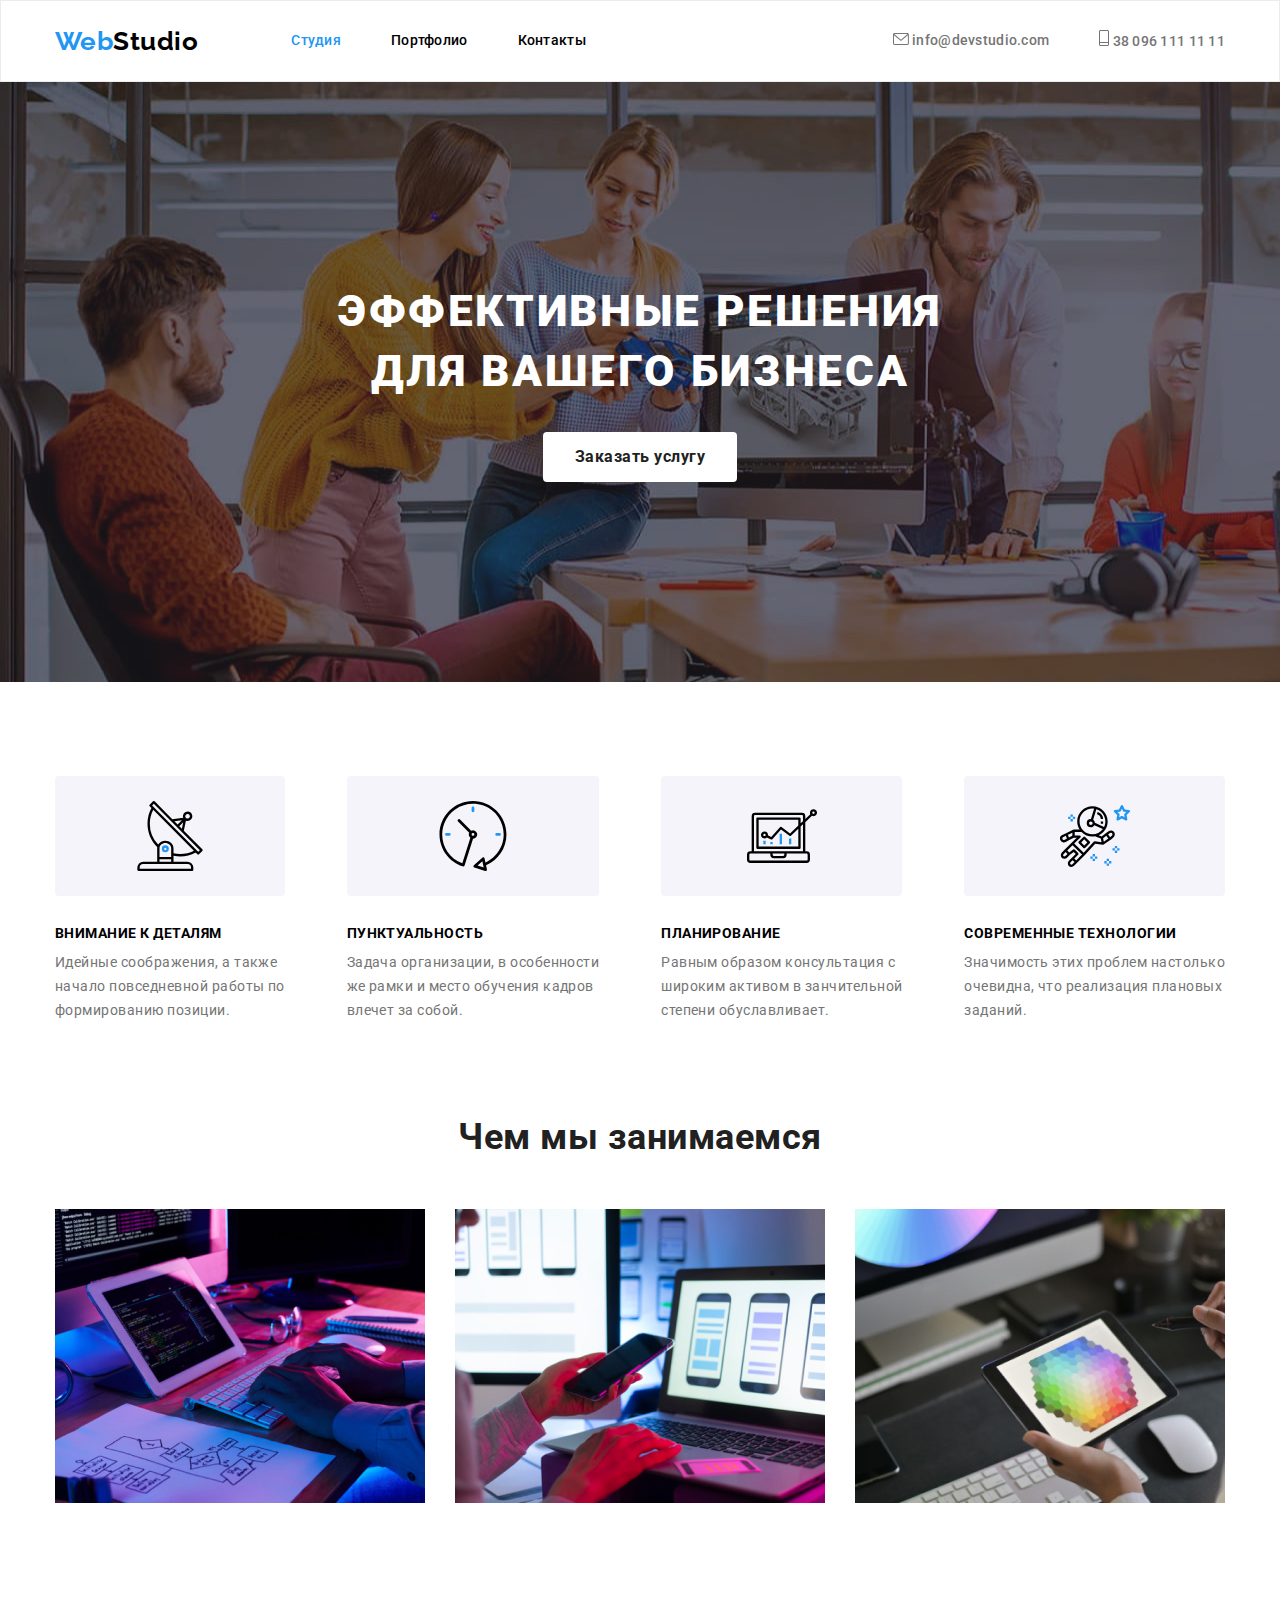
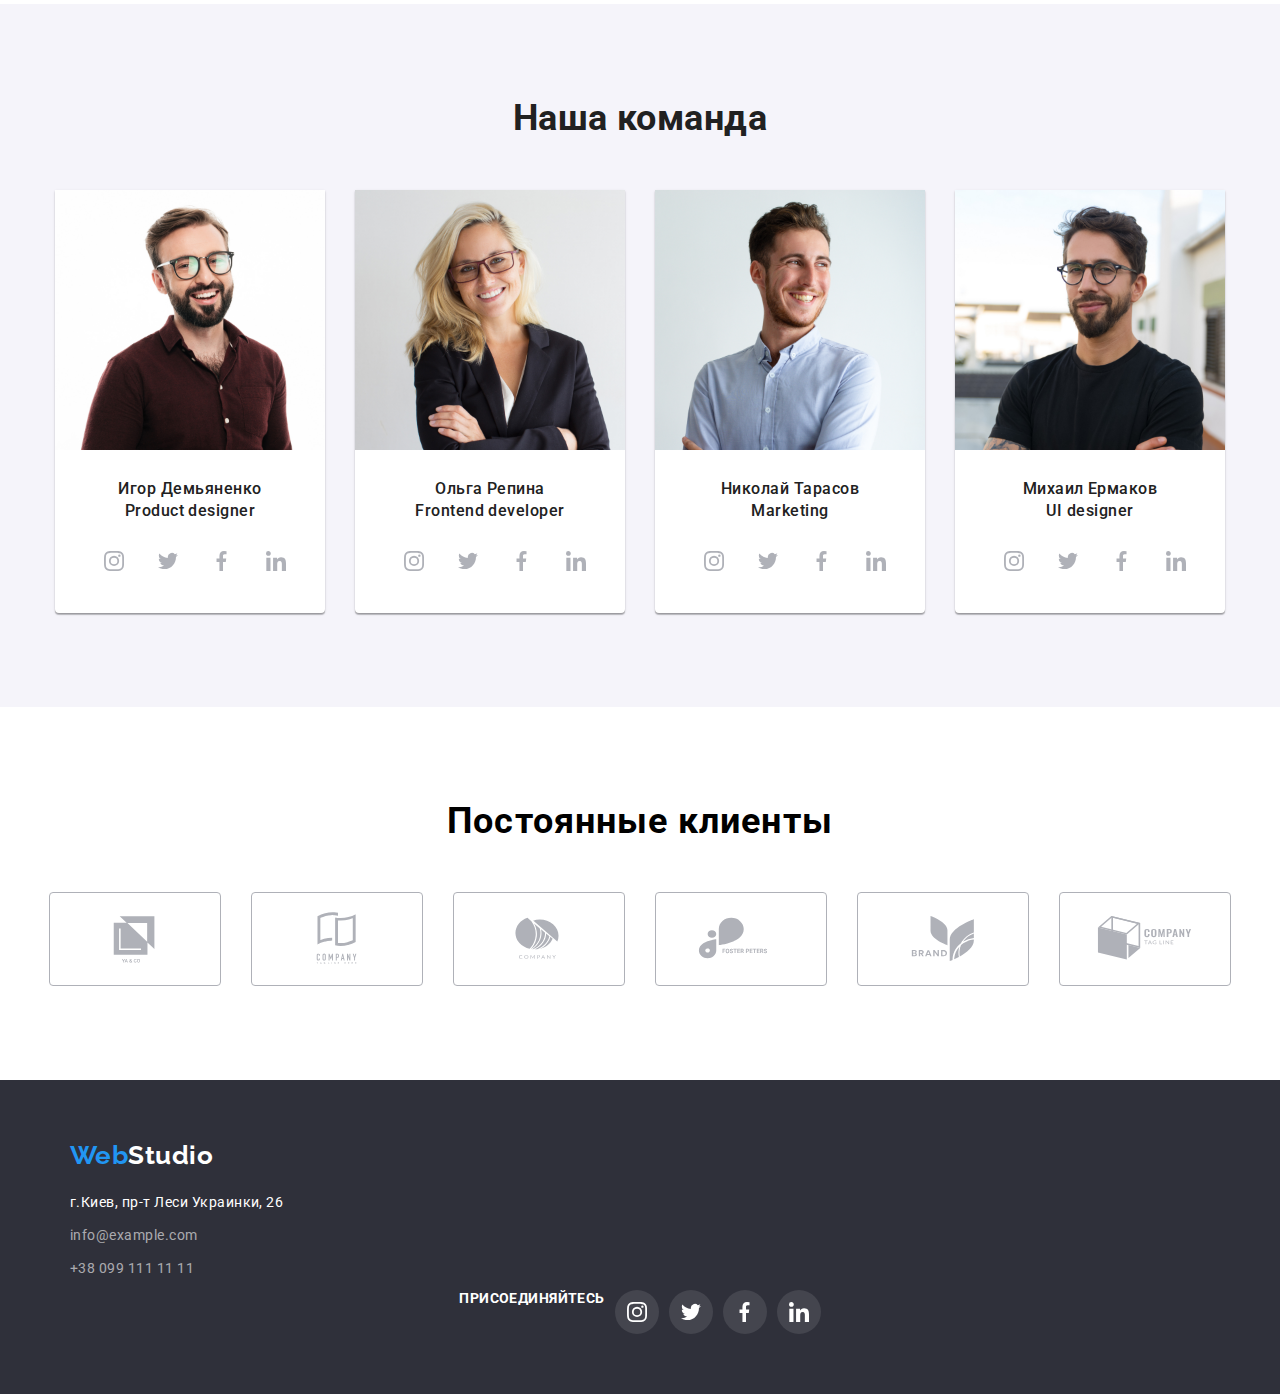
==== index.html @ 8ab705bf "base" ====
<!DOCTYPE html>
<html lang="ru">

<head>
    <meta charset="UTF-8">
    <meta http-equiv="X-UA-Compatible" content="IE=edge">
    <meta name="viewport" content="width=device-width, initial-scale=1.0">
    <title>Git</title>
    <link rel="preconnect" href="https://fonts.googleapis.com">
    <link rel="preconnect" href="https://fonts.gstatic.com" crossorigin>
    <link
        href="https://fonts.googleapis.com/css2?family=Raleway:wght@700&family=Roboto:wght@400;500;700;900&display=swap"
        rel="stylesheet" />
    <link rel="stylesheet" href="https://cdnjs.cloudflare.com/ajax/libs/modern-normalize/1.1.0/modern-normalize.min.css"
        integrity="sha512-wpPYUAdjBVSE4KJnH1VR1HeZfpl1ub8YT/NKx4PuQ5NmX2tKuGu6U/JRp5y+Y8XG2tV+wKQpNHVUX03MfMFn9Q=="
        crossorigin="anonymous" referrerpolicy="no-referrer" />
    <link rel="stylesheet" href="./css/styles.css" />
</head>

<body class="all-body">
    <!--The head of the site-->


    <header class="page-header">
        <div class="container site-nav">
            <nav class="site-nav">
                <a href="/" class="logo-link">
                    Web<span class="logo-accent">Studio</span>
                </a>
        
                <ul class="site-list">
                    <li class="site-element"><a class="site-link current" href="./index.html">Студия</a></li>
                    <li class="site-element"><a class="site-links" href="./portfolio.html">Портфолио</a></li>
                    <li class="site-element"><a class="site-links" href="/">Контакты</a></li>
                </ul>
        
            </nav>
                <ul class="auth-list">
                    <li class="auth-element">
                        <a class="auth-email" href="info@devstudio.com">
                            <svg class="email-icon" width="16" height="12">
                                <use href="./images/sprite.svg#envelope-normal"></use>
                            </svg> info@devstudio.com</a>
                    </li>
                    <li class="auth-element"><a class="auth-phone" href="380961111111"> 
                        <svg class="email-icon" width="10" height="16">
                            <use class="phone-icon" href="./images/sprite.svg#vector"></use>
                        </svg> 38 096 111 11 11</a>
                    </li>
        
                </ul>
        </div>
            

    </header>

    
    <main class="main-div">
        <!--Hero-->
        <section class="hero">
            <div class="container">
                <h1 class="hero-title">Эффективные решения </br> для вашего бизнеса</h1>
                <button type="button" class="hero-button">Заказать услугу</button>
            </div>
        </section>



        <!--Навыки-->
        <section class="features">
            <div class="container">
                    <ul class="features-list">
                        <li class="features-element">
                            <div class="features-box">
                                <svg class="features-icon" width="70" height="70">
                                    <use href="./images/sprite.svg#features1"></use>
                                </svg>
                            </div>
                            <div class="title-box">
                                    <h3 class="features-title">Внимание к деталям</h3>
                                    <p class="features-p">Идейные соображения, а также </br> начало повседневной работы по </br>
                                            формированию позиции.</p>
                            </div>
                        </li>
                        <li class="features-element">
                            <div class="features-box">
                                <svg class="features-icon" width="70" height="70">
                                    <use href="./images/sprite.svg#features2"></use>
                                </svg>
                            </div>
                            <div class="title-box">
                                            <h3 class="features-title">Пунктуальность</h3>
                                <p class="features-p">Задача организации, в особенности </br> же рамки и место обучения кадров
                                    </br> влечет за собой.</p>
                            </div>
                        </li>
                        <li class="features-element">
                            <div class="features-box">
                                <svg class="features-icon" width="70" height="70">
                                    <use href="./images/sprite.svg#features3"></use>
                                </svg>
                            </div>
                            <div class="title-box">
                                <h3 class="features-title">Планирование</h3>
                                <p class="features-p">Равным образом консультация с </br> широким активом в занчительной </br>
                                    степени обуславливает.</p>
                            </div>
                        </li>
                        <li class="features-element">
                            <div class="features-box">
                                <svg class="features-icon" width="70" height="70">
                                    <use href="./images/sprite.svg#features4"></use>
                                </svg>
                            </div>
                            <div class="title-box">
                                <h3 class="features-title">Современные технологии</h3>
                                <p class="features-p">Значимость этих проблем настолько </br> очевидна, что реализация плановых
                                    </br> заданий.</p>
                            </div>
                        </li>
                    </ul>
            </div>
        </section>
        <!--Чем мы занимаемся-->
        <section class="section">
            <div class="container">
                <h2 class="section-title">Чем мы занимаемся</h2>
                    <ul class="section-list">
                        <li class="section-element">
                            <a class="section-img" href="">
                                <img class="section-img" src="images/1left.jpg" alt="ноутбук" width="370">

                            </a>
                        </li>
                        <li class="section-element">
                            <a class="section-img" href="">
                                <img class="section-img" src="images/phone.jpg" alt="телефон" width="370">
                            </a>
                        </li>
                        <li class="section-element">
                            <a class="section-img" href="">
                                <img class="section-img" src="images/notepad.jpg" alt="планшет" width="370">
                            </a>
                        </li>
                    </ul>
            </div>
        </section>
        <!--Наша команда-->
        <section class="command">
            <div class="container">
                <h2 class="command-title">Наша команда</h2>
                    <ul class="command-list">
                        <li class="command-element link">
                            <a class="command-link" href="">
                                <div class="command-frame">
                                    <img class="command-img" src="images/person1.jpg" alt="Игор Демьяненко" width="270" />
                                    <div class="command-box">
                                        <h3 class="command-worker link">Игор Демьяненко</h3>
                                        <p class="command-p">Product designer</p>
                                    </div>
                                            <ul class="networks-list list">
                                                <li>
                                                    <a class="networks-link" href="/">
                                                        <svg class="networks-icon" width="20" height="20">
                                                            <use href="./images/sprite.svg#instagram"></use>
                                                        </svg>
                                                    </a>
                                                </li>
                                                <li>
                                                    <a class="networks-link" href="/">
                                                        <svg class="networks-icon" width="20" height="20">
                                                            <use href="./images/sprite.svg#twitter"></use>
                                                        </svg>
                                                    </a>
                                                </li>
                                                <li>
                                                    <a class="networks-link" href="/">
                                                        <svg class="networks-icon" width="20" height="20">
                                                            <use href="./images/sprite.svg#facebook"></use>
                                                        </svg>
                                                    </a>
                                                </li>
                                                <li>
                                                    <a class="networks-link" href="/">
                                                        <svg class="networks-icon" width="20" height="20">
                                                            <use href="./images/sprite.svg#linkedin"></use>
                                                        </svg>
                                                    </a>
                                                </li>
                                            </ul>
                                </div>
                            </a>
                        </li>
                        <li class="command-element">
                            <a class="command-link" href="">
                                <div class="command-frame">
                                    <img class="command-img" src="images/person2.jpg" alt="Ольга Репина" width="270" />
                                    <div class="command-box">
                                        <h3 class="command-worker">Ольга Репина</h3>
                                        <p class="command-p">Frontend developer</p>
                                    </div>   
                                    <ul class="networks-list list">
                                        <li>
                                            <a class="networks-link" href="/">
                                                <svg class="networks-icon" width="20" height="20">
                                                    <use href="./images/sprite.svg#instagram"></use>
                                                </svg>
                                            </a>
                                        </li>
                                        <li>     
                                            <a class="networks-link" href="/">
                                                <svg class="networks-icon" width="20" height="20">
                                                        <use href="./images/sprite.svg#twitter"></use>
                                                </svg>
                                            </a>                                     
                                        </li>
                                        <li>                                     
                                            <a class="networks-link" href="/">
                                                <svg class="networks-icon" width="20" height="20">
                                                        <use href="./images/sprite.svg#facebook"></use>
                                                </svg>
                                            </a>                                            
                                        </li>
                                        <li>                                         
                                            <a class="networks-link" href="/">
                                                <svg class="networks-icon" width="20" height="20">
                                                        <use href="./images/sprite.svg#linkedin"></use>
                                                </svg>
                                            </a>                                     
                                        </li>
                                    </ul>
                                </div>
                            </a>
                        </li>
                        <li class="command-element">
                            <a class="command-link" href="">
                                <div class="command-frame">
                                    <img class="command-img" src="images/person3.jpg" alt="Николай Тарасов" width="270" />
                                    <div class="command-box">
                                        <h3 class="command-worker">Николай Тарасов</h3>
                                        <p class="command-p">Marketing</p>
                                    </div>
                                        <ul class="networks-list list">
                                            <li>
                                                <a class="networks-link" href="/">
                                                    <svg class="networks-icon" width="20" height="20">
                                                        <use href="./images/sprite.svg#instagram"></use>
                                                    </svg>
                                                </a>
                                            </li>
                                            <li>
                                                <a class="networks-link" href="/">
                                                    <svg class="networks-icon" width="20" height="20">
                                                        <use href="./images/sprite.svg#twitter"></use>
                                                    </svg>
                                                </a>
                                            </li>
                                            <li>
                                                <a class="networks-link" href="/">
                                                    <svg class="networks-icon" width="20" height="20">
                                                        <use href="./images/sprite.svg#facebook"></use>
                                                    </svg>
                                                </a>
                                            </li>
                                            <li>
                                                <a class="networks-link" href="/">
                                                    <svg class="networks-icon" width="20" height="20">
                                                        <use href="./images/sprite.svg#linkedin"></use>
                                                    </svg>
                                                </a>
                                            </li>
                                        </ul>
                                </div>
                            </a>
                        </li>
                        <li class="command-element">
                            <a class="command-link" href="">
                                <div class="command-frame">
                                    <img class="command-img" src="images/person4.jpg" alt="Михаил Ермаков" width="270" />
                                    <div class="command-box">
                                        <h3 class="command-worker">Михаил Ермаков</h3>
                                        <p class="command-p">UI designer</p>
                                    </div>
                                    <ul class="networks-list list">
                                        <li>
                                            <a class="networks-link" href="/">
                                                <svg class="networks-icon" width="20" height="20">
                                                    <use href="./images/sprite.svg#instagram"></use>
                                                </svg>
                                            </a>
                                        </li>
                                        <li>
                                            <a class="networks-link" href="/">
                                                <svg class="networks-icon" width="20" height="20">
                                                    <use href="./images/sprite.svg#twitter"></use>
                                                </svg>
                                            </a>
                                        </li>
                                        <li>
                                            <a class="networks-link" href="/">
                                                <svg class="networks-icon" width="20" height="20">
                                                    <use href="./images/sprite.svg#facebook"></use>
                                                </svg>
                                            </a>
                                        </li>
                                        <li>
                                            <a class="networks-link" href="/">
                                                <svg class="networks-icon" width="20" height="20">
                                                    <use href="./images/sprite.svg#linkedin"></use>
                                                </svg>
                                            </a>
                                        </li>
                                    </ul>
                                </div>
                            </a>
                        </li>

                    </ul>
            </div>
        </section>
        <section class="clients">
            <h2 class="clients-title">
                Постоянные клиенты
            </h2>
            <ul class="clients-list list">
                <li class="clients-element icon-acompany norm">
                    <a class="clients-link" href="/">
                        <svg class="clients-icon" width="106" height="60">
                            <use href="./images/sprite.svg#acompany"></use>
                        </svg>
                    </a>
                </li>
                <li class="clients-element icon-bcompany norm">
                    <a class="clients-link" href="/">
                        <svg class="clients-icon" width="106" height="60">
                            <use href="./images/sprite.svg#bcompany"></use>
                        </svg>
                    </a>
                </li>
                <li class="clients-element icon-ccompany norm">
                    <a class="clients-link" href="/">
                        <svg class="clients-icon" width="106" height="60">
                            <use href="./images/sprite.svg#ccompany"></use>
                        </svg>
                    </a>
                </li>
                <li class="clients-element icon-dcompany norm">
                    <a class="clients-link" href="/">
                        <svg class="clients-icon" width="106" height="60">
                            <use href="./images/sprite.svg#dcompany"></use>
                        </svg>
                    </a>
                </li>
                <li class="clients-element icon-ecompany norm">
                    <a class="clients-link" href="/">
                        <svg class="clients-icon" width="106" height="60">
                            <use href="./images/sprite.svg#ecompany"></use>
                        </svg>
                    </a>
                </li>
                <li class="clients-element icon-gcompany norm">
                    <a class="clients-link" href="/">
                        <svg class="clients-icon" width="106" height="60">
                            <use href="./images/sprite.svg#gcompany"></use>
                        </svg>
                    </a>
                </li>
            </ul>
        </section>
    </main>

    <!--Footer-->
    <footer class="footer">
        <div class="container">
            <a href="/" class="footer-logo">
                Web<span class="footer-accent">Studio</span>
            </a>
            <address class="adress">
                <ul class="adress-list">
                    <li>
                        <a class="adress-location" href="https://www.figma.com/exit?url=https%3A%2F%2Fbit.ly%2F3pXMvUd"
                        target="_blank" rel="noopener noreferrer">г.Киев, пр-т Леси Украинки, 26</a>
                    </li>
                    <li>
                        <a class="adress-email" href="info@example.com">info@example.com</a>
                    </li>
                    <li>
                        <a class="adress-phone" href="380991111111">+38 099 111 11 11</a>
                    </li>
                </ul>
            </address>
        </div>
        <div class="footer-box">
            <h3 class="footer-title">
                Присоединяйтесь
            </h3>
            <ul class="footer-list list">
                <li class="footer-element">
                    <a class="footer-link" href="/">
                        <svg class="footer-icon" width="20" height="20">
                            <use href="./images/sprite.svg#instagram"></use>
                        </svg>
                    </a>
                </li>
                <li class="footer-element">
                    <a class="footer-link" href="/">
                        <svg class="footer-icon" width="20" height="20">
                            <use href="./images/sprite.svg#twitter"></use>
                        </svg>
                    </a>
                </li>
                <li class="footer-element">
                    <a class="footer-link" href="/">
                        <svg class="footer-icon" width="20" height="20">
                            <use href="./images/sprite.svg#facebook"></use>
                        </svg>
                    </a>
                </li>
                <li class="footer-element">
                    <a class="footer-link" href="/">
                        <svg class="footer-icon" width="20" height="20">
                            <use href="./images/sprite.svg#linkedin"></use>
                        </svg>
                    </a>
                </li>
            </ul>
            </div>
        </div>
    </footer>

</body>

</html>
---- css/styles.css ----
:root {
    --primary-text-color: rgba(255, 255, 255, 0.6);
    --title-text-color: #000000;
    --accent-color: #2196F3;
    --hero-button: #ffffff;
    --section-title: #212121;
    --portfolio-button: #F5F4FA;
    --portfolio-text-button: #212121;
    --portfolio-project-p: #757575;
    --icon-normal: #AFB1B8;
}

html {
    box-sizing: border-box;
}

*,
*::before,
*::after {
    box-sizing: inherit;
}

.style {
    font-family: 'Roboto';
}

.all-body {
    
    margin: 0 auto;
    font-family: 'Roboto';
    font-style: normal;
    font-weight: 500;
    line-height: 1.5;
    letter-spacing: 0.03em;
    background-color: var(--hero-button);

}

.visually-hidden {
    position: absolute;
    width: 1px;
    height: 1px;
    margin: -1px;
    border: 0;
    padding: 0;
    
    white-space: nowrap;
    clip-path: inset(100%);
    clip: rect(0 0 0 0);
    overflow: hidden;

}

.list {
    padding: 0;
    margin: 0;
    list-style: none;
}

h1,
h2,
h3,
h4,
h5,
h6 {
    margin-top: 0px;
    margin-bottom: 0px;
}
p, ul {
    margin: 0px;
    padding-left: 0px;
}

.page-header {
    
    border: 1px solid #ECECEC;
}
.site-nav {
    display: flex;
    justify-content: space-between;
    align-items: center;
}

.logo-link {


    font-family: 'Raleway';
    font-style: normal;
    font-weight: 700;
    font-size: 26px;
    line-height: 1.19;
    text-decoration: none;
    color: var(--accent-color);
}

.logo-accent {
    margin-top: 24px;
    margin-bottom: 25px;

    font-family: 'Raleway', sans-serif;
    font-style: normal;
    font-weight: 700;
    font-size: 26px;
    line-height: 1.19;
    color: var(--title-text-color);

}


.auth-list {
    display: flex;

    font-family: 'Roboto', sans-serif;
    font-style: normal;
    font-size: 14px;
    letter-spacing: 0.02em;
    color: var(--title-text-color);
    text-decoration: none;
    list-style: none
}
.site-list {
    margin-left: 93px;

    display: flex;
    text-align: center;
    font-size: 14px;
    letter-spacing: 0.02em;
    color: var(--title-text-color);
    text-decoration: none;
    list-style: none;


}

.site-list .site-element + .site-element {
    margin-left: 50px;
}

.auth-email {
    display: inline-block;
    line-height: 1.14;
    text-decoration: none;
    color: var(--portfolio-project-p);
}


.email-icon {
    align-items: center;
    fill: currentColor;

}
.auth-email:hover {
    color: var(--accent-color);
}



.auth-phone {
    display: inline-block;
    line-height: 1.14;
    text-decoration: none;
    color: var(--portfolio-project-p);
    margin-left: 50px;
}

.phone-icon {
    align-items: center;
    fill: currentColor;

}

.auth-phone:hover,
.auth-phone:focus {
    color: var(--accent-color);
}



.list {
    list-style: none;
}
.link {
    text-decoration: none;
}

.site-element {

    
    
}


.site-link {
    display: flex;
    padding-top: 32px;
    padding-bottom: 32px;

    line-height: 1.14;
    color: var(--title-text-color);
    text-decoration: none;

}

.site-link.current {
    display: block;
    padding-top: 32px;
    padding-bottom: 32px;

    color: var(--accent-color);
    padding-top: 32px;
    padding-bottom: 32px;
}

.site-links {
    display: block;
    padding-top: 32px;
    padding-bottom: 32px;

    line-height: 1.14;
    color: var(--title-text-color);
    text-decoration: none;
}

.site-links.current {
    color: var(--accent-color);
}

.site-links:hover,
.site-links:focus {
    color: var(--accent-color);
}

.container {
    width: 1200px;
    margin-left: auto;
    margin-right: auto;
    padding-left: 15px;
    padding-right: 15px;

}
.main-nav {
    display: flex;
    align-items: center;
    
}

.main-div {
    margin: 0 auto;
}

.hero {
    text-align: center;
    padding-top: 200px;
    padding-bottom: 200px;

    background-color: #2F303A;

    background-image: url(../images/background.jpg);
    box-shadow: inset 0 0 0 1000px rgba(47, 48, 58, 0.4);
    
    background-repeat: no-repeat;
    
}

.hero-title {
    font-weight: 900;
    font-size: 44px;
    line-height: 1.36;
    letter-spacing: 0.06em;
    color: var(--hero-button);
    text-transform: uppercase;
    margin-bottom: 30px;
}

.hero-button {
    padding: 10px 32px;
    min-width: 130px;

    font-family: 'Roboto';
    font-style: normal;
    font-weight: 700;
    font-size: 16px;
    line-height: 1.87;
    letter-spacing: 0.03em;
    background-color: var(--hero-button);
    color: var(--portfolio-text-button);
    display: inline-block;
    border-radius: 4px;
    border: none;
    cursor: pointer;


}

.hero-button:hover,
.hero-button:focus {
    font-family: 'Roboto';
    font-style: normal;
    background-color: var(--accent-color);
    color: var(--hero-button);
    font-size: 16px;
    border-radius: 4px;


}


.features {
    margin-top: 0px;
    padding-top: 94px;
    padding-bottom: 94px;
    
    background-color: var(--hero-button);
    
    

}

.features-list {
    display: flex;
    justify-content: space-between;
    list-style: none;
    position: relative;
}
.features-box {
    display: flex;
    align-items: center;
    justify-content: center;
    height: 120px;
    margin-bottom: 30px;

    background-color: var(--portfolio-button);

    border-radius: 4px;
    
}
.features-icon {
fill: currentColor; 
}
.features-box:hover {
    background-color: var(--accent-color);
    color: var(--hero-button);
}

.features .features-element:last-child {
    margin-right: 0;
}

.features-title {
    font-weight: 700;
    font-size: 14px;
    line-height: 1.14;
    text-transform: uppercase;
    margin-top: 0px;
    margin-bottom: 10px;



}

.features-p {

    font-weight: 400;
    font-size: 14px;
    line-height: 1.71;
    color: var(--portfolio-project-p);

}

.section {
    background-color: var(--hero-button);
    text-align: center;
    padding-bottom: 94px;

}

.section-title {
    font-weight: 700;
    font-size: 36px;
    line-height: 1.16;
    text-align: center;
    color: var(--section-title);
    margin-bottom: 50px;

}

.section-list {
    display: flex;
    gap: 30px;
    list-style: none
}
.section-list .section-element:last-child {
    margin-right: 0;
}


.command {
    background-color: var(--portfolio-button);
    color: var(--section-title);
    padding-top: 94px;
    padding-bottom: 94px;

}

.command-list {
    display: flex;
    gap: 30px;
    list-style: none;
    
}


.command-link {
    color: var(--section-title);
    text-decoration: none;
}
.command-frame {
    background-color: var(--hero-button);
    display: inline-block;
    box-sizing: content-box;
    box-shadow: 0px 1px 3px rgba(0, 0, 0, 0.12), 0px 1px 1px rgba(0, 0, 0, 0.14), 0px 2px 1px rgba(0, 0, 0, 0.2);
    border-radius: 0px 0px 4px 4px;
}
.command-box {
    text-align: center;
    margin-top: 30px;
    margin-left: 10px;
    margin-right: 10px;
    margin-bottom: 16px;

}



.command-img {
    display: block;
    
}

.command-title {
    font-weight: 700;
    font-size: 36px;
    line-height: 1.16;
    text-align: center;
    color: var(--section-title);
    margin-bottom: 50px;

}

.command-worker {
    font-weight: inherit;
    font-size: 16px;
    line-height: 1.18;
    text-decoration: none;

}
.command-p {
    text-decoration: none;
    margin-bottom: 16px;
}


.command-social {
 
}


.norm {
    background-position: center;
    background-repeat: no-repeat;
}
.norm:hover,
.norm:focus {
    background-color: var(--accent-color);
    color: var(--hero-button);
}


.networks-list {
    display: flex;
    justify-content: center;
    gap: 10px;
    margin-bottom: 30px;
}
.networks-link {
    display: flex;
    justify-content: center;
    align-items: center;
    width: 44px;
    height: 44px;
    border-radius: 50%;
    background-color: var(--hero-button);
    color: var(--icon-normal);

}
.networks-icon {
    fill: currentColor;
}
.networks-link:hover {
    background-color: var(--accent-color);
    color: var(--hero-button);
}




.features .features-element:last-child {
    margin-right: 0;
}

.clients {
    padding-top: 94px;
    padding-bottom: 94px;
}
.clients-title {
    margin-bottom: 50px;

    text-align: center;
    font-weight: 700;
    font-size: 36px;
    line-height: 1.16;
    text-align: center;
    letter-spacing: 0.03em;
}
.clients-list {
    display: flex;
    justify-content: center;
    
    
}
.clients-element:not(:last-child) {
    margin-right: 30px;
}    
.clients-element {
    border: 1px solid #AFB1B8;
    border-radius: 4px;
}
.clients-link {
    display: flex;
    align-items: center;
    justify-content: center;
    width: 170px;
    height: 92px;


    border-radius: 4px;
    color: var(--icon-normal);
    
}
.clients-icon {
    fill: currentColor;
}

.clients-link:hover,
.clients-link:focus {
    background-color: var(--accent-color);
    color: var(--hero-button);
}



.footer {
    padding-top: 60px;
    padding-bottom: 60px;

    background-color: #2F303A;
    ;
    color: var(--hero-button);
}

.footer-logo {
    display: block;
    margin-left: 15px;
    margin-bottom: 20px;
   
    font-family: 'Raleway';
    font-style: normal;
    font-weight: 700;
    font-size: 26px;
    line-height: 1.19;

    text-decoration: none;
    color: var(--accent-color);
}

.footer-accent {
    font-family: 'Raleway', sans-serif;
    font-style: normal;
    font-weight: 700;
    font-size: 26px;
    line-height: 1.19;
    color: var(--hero-button);
}


.adress {
    display: block;
    padding-left: 15px;
    font-weight: 400;
    font-size: 14px;
    font-style: normal;


}

.adress-list {
    list-style: none
}

.adress-location {
    display: block;
    font-weight: 400;
    font-size: 14px;
    line-height: 1.71;
    color: var(--hero-button);
    text-decoration: none;
    margin-bottom: 9px;

}

.adress-email { 
    display: block;
    font-weight: 400;
    font-size: 14px;
    line-height: 1.71;
    color: var(--primary-text-color);
    text-decoration: none;
    font-style: normal;
    margin-bottom: 9px;
}

.adress-phone {
    display: block;
    font-weight: 400;
    font-size: 14px;
    line-height: 1.71;
    color: var(--primary-text-color);
    text-decoration: none;
    font-style: normal;
    margin-bottom: 9px;
}

.adress-email:hover,
.adress-email:focus {
    color: var(--accent-color);
    text-decoration: none;
    font-style: normal;
}

.adress-phone:hover,
.adress-phone:focus {
    color: var(--accent-color);
    text-decoration: none;
    font-style: normal;
}

.footer-box {
    display: flex;
    justify-content: center;
    gap: 10px;
}
.footer-title {
    display: inline-block;
    justify-content: center;
    margin-bottom: 20px;

    font-weight: 700;
    font-size: 14px;
    line-height: 16px;
    letter-spacing: 0.03em;
    text-transform: uppercase;
}
.footer-list {
    display: flex;
    justify-content: center;
    gap: 10px;
}

.footer-element {

}

.footer-link {
    display: flex;
    align-items: center;
    justify-content: center;
    width: 44px;
    height: 44px;
    border-radius: 50%;
    background-color: rgba(255, 255, 255, 0.1);

    color: var(--hero-button);

}

.footer-icon {
    fill: currentColor;
}

.footer-link:hover,
.footer-link:focus {
    background-color: var(--accent-color);
    color: var(--hero-button);
}



.port-body {
    
    padding-left: 15px;
    padding-right: 30px;
    font-family: 'Roboto';
    font-style: normal;
    font-weight: 500;
    font-size: 16px;
    line-height: 1.5;
    letter-spacing: 0.03em;


}

.button-list {
    display: flex;
    justify-content: center;
    gap: 8px;
    list-style: none;
    margin-bottom: 50px;
    
}
.button-element {
}


.port-header {
    
    
}
.button-section {
    padding-top: 94px;
    padding-bottom: 64px;
}
.port-button {

    padding: 6px 22px;
    min-width: 130px;

    font-family: 'Roboto';
    font-style: normal;
    font-weight: 500;
    font-size: 16px;
    line-height: 1.62;
    letter-spacing: 0.03em;
    background-color: var(--hero-button);
    color: var(--portfolio-text-button);
    border-radius: 4px;
    border: none;
    cursor: pointer;
}

.port-button:hover,
.port-button:focus {
    
    background-color: var(--accent-color);
    color: var(--hero-button);
    
}
.port-frame {
    background-color: var(--hero-button);
    display: inline-block;
    box-sizing: content-box;
    border: 1px solid #EEEEEE;
}
.button-section .port-frame


.project-list a {

    text-decoration: none;
}

.project-list {
    display: flex;
    flex-wrap: wrap;
    list-style: none;
    gap: 30px;
}
 .project-element {
    width: 370px;
}


.port-img {

}

.border {
    
}
.project-box {
    padding-top: 20px;
    padding-left: 24px;
    padding-bottom: 20px;
    padding-right: 24px;
}


.project-title {

    font-weight: 700;
    font-size: 18px;
    line-height: 2;
    color: var(--title-text-color);
    letter-spacing: 0.06em;
    margin-bottom: 4px;
    text-decoration: none;

}

.project-p {
    font-weight: 400;
    font-size: 16px;
    line-height: 1.87;
    color: var(--portfolio-project-p);
    text-decoration: none;
    

}
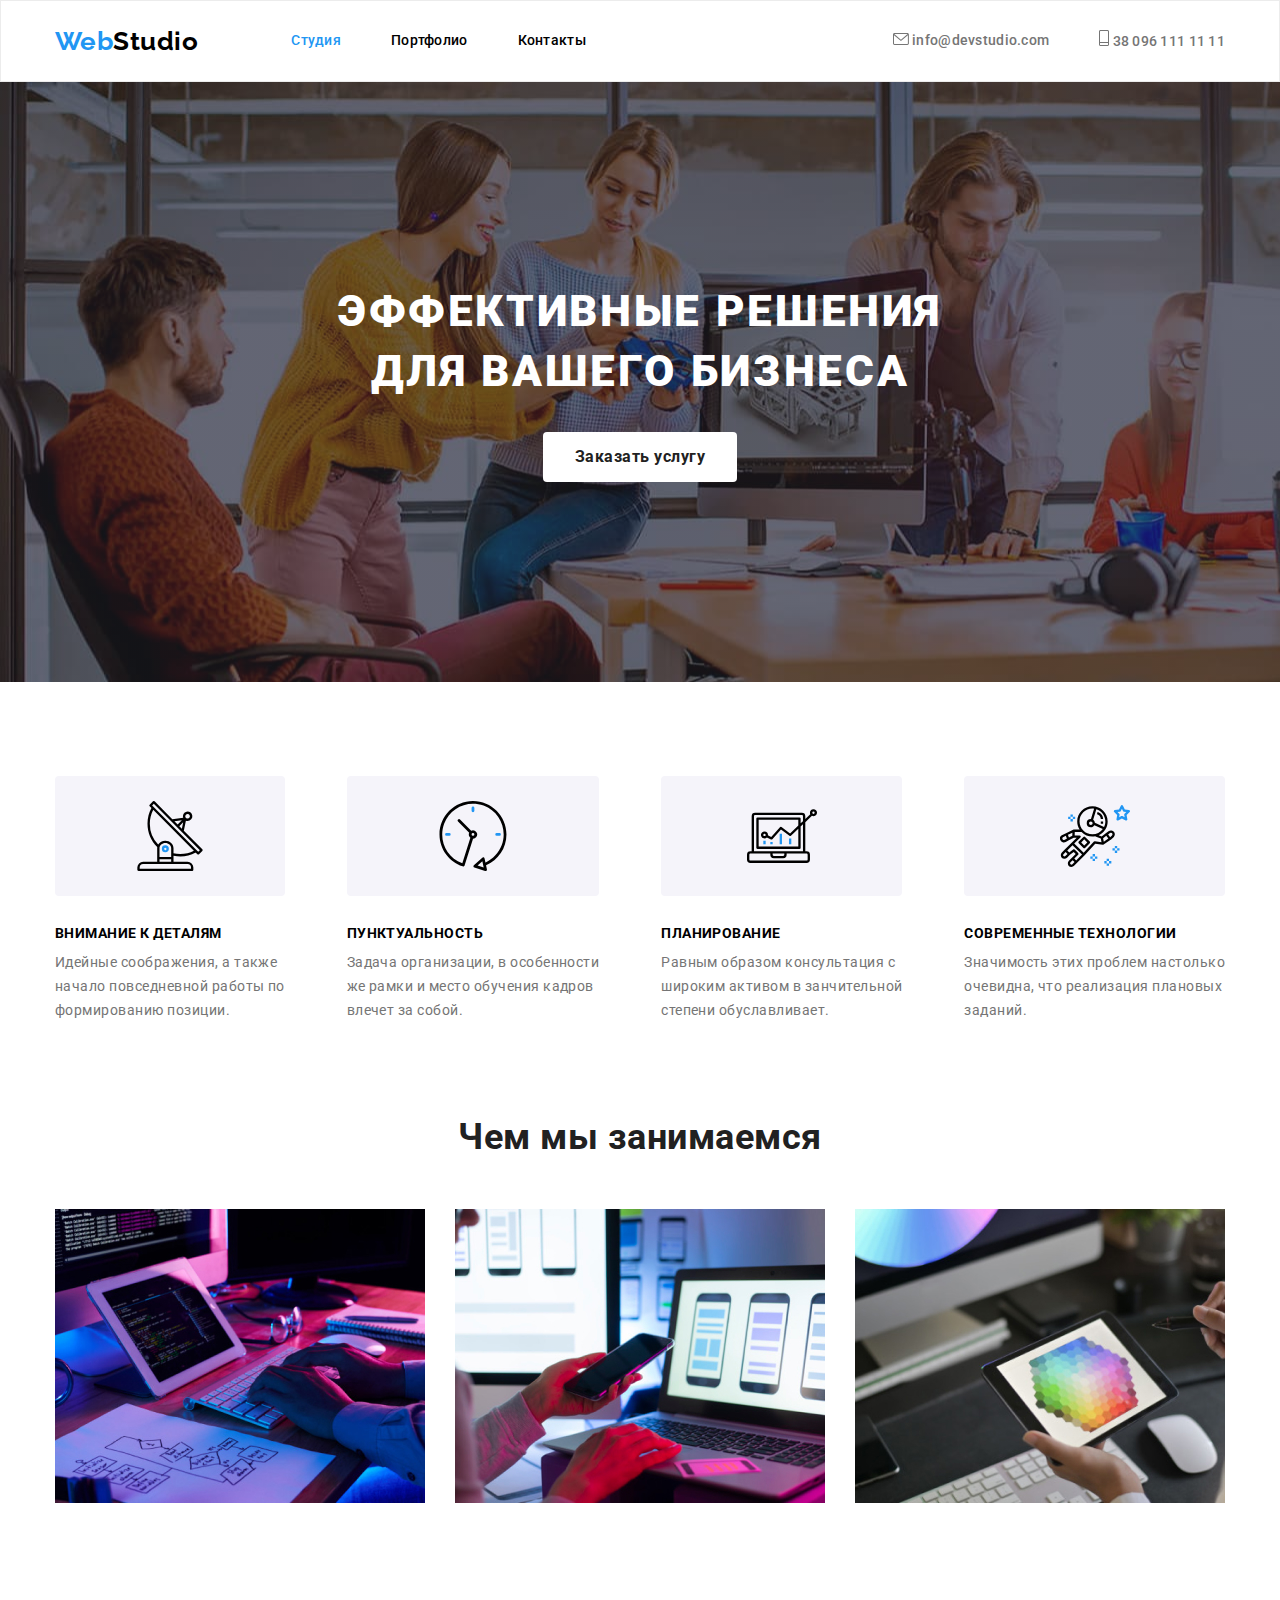
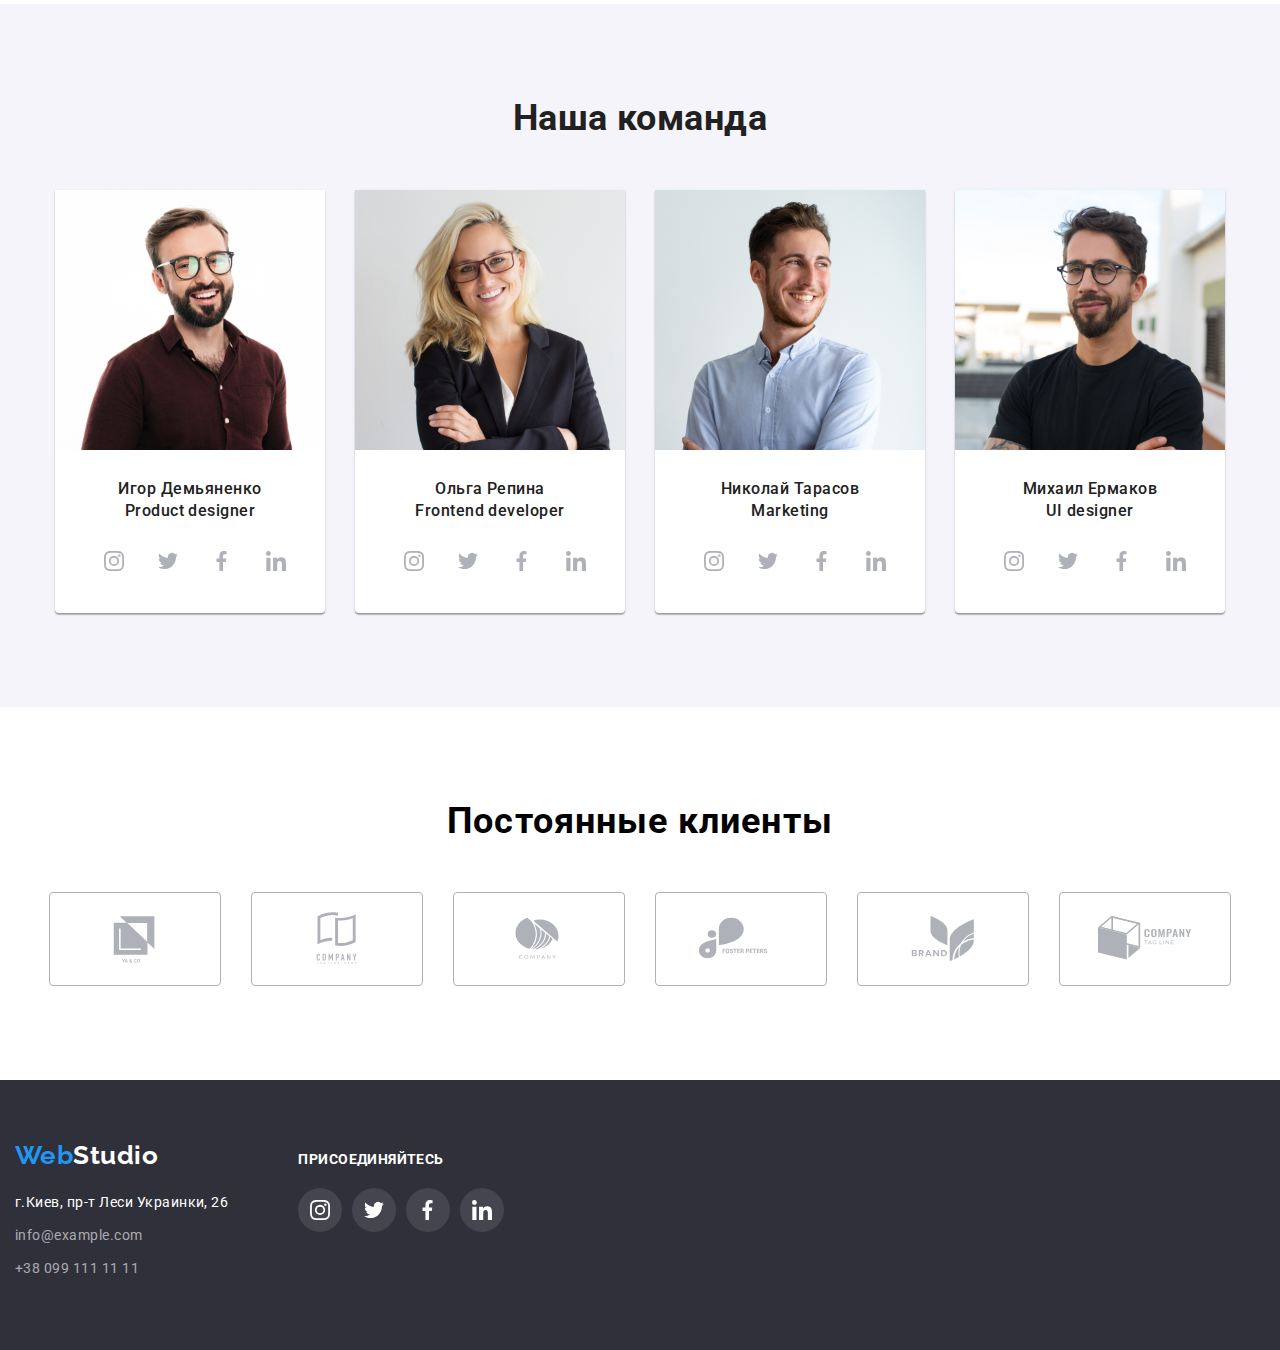
==== commit 46059ca1: "generalfix1" ====
--- a/index.html
+++ b/index.html
@@ -39,12 +39,12 @@
                     <li class="auth-element">
                         <a class="auth-email" href="info@devstudio.com">
                             <svg class="email-icon" width="16" height="12">
-                                <use href="./images/sprite.svg#envelope-normal"></use>
+                                <use href="./images/icons.svg#envelope-normal"></use>
                             </svg> info@devstudio.com</a>
                     </li>
                     <li class="auth-element"><a class="auth-phone" href="380961111111"> 
                         <svg class="email-icon" width="10" height="16">
-                            <use class="phone-icon" href="./images/sprite.svg#vector"></use>
+                            <use class="phone-icon" href="./images/icons.svg#vector"></use>
                         </svg> 38 096 111 11 11</a>
                     </li>
         
@@ -73,7 +73,7 @@
                         <li class="features-element">
                             <div class="features-box">
                                 <svg class="features-icon" width="70" height="70">
-                                    <use href="./images/sprite.svg#features1"></use>
+                                    <use href="./images/icons.svg#featuresa"></use>
                                 </svg>
                             </div>
                             <div class="title-box">
@@ -85,7 +85,7 @@
                         <li class="features-element">
                             <div class="features-box">
                                 <svg class="features-icon" width="70" height="70">
-                                    <use href="./images/sprite.svg#features2"></use>
+                                    <use href="./images/icons.svg#featuresb"></use>
                                 </svg>
                             </div>
                             <div class="title-box">
@@ -97,7 +97,7 @@
                         <li class="features-element">
                             <div class="features-box">
                                 <svg class="features-icon" width="70" height="70">
-                                    <use href="./images/sprite.svg#features3"></use>
+                                    <use href="./images/icons.svg#featuresc"></use>
                                 </svg>
                             </div>
                             <div class="title-box">
@@ -109,7 +109,7 @@
                         <li class="features-element">
                             <div class="features-box">
                                 <svg class="features-icon" width="70" height="70">
-                                    <use href="./images/sprite.svg#features4"></use>
+                                    <use href="./images/icons.svg#featuresd"></use>
                                 </svg>
                             </div>
                             <div class="title-box">
@@ -162,28 +162,28 @@
                                                 <li>
                                                     <a class="networks-link" href="/">
                                                         <svg class="networks-icon" width="20" height="20">
-                                                            <use href="./images/sprite.svg#instagram"></use>
+                                                            <use href="./images/icons.svg#instagram"></use>
                                                         </svg>
                                                     </a>
                                                 </li>
                                                 <li>
                                                     <a class="networks-link" href="/">
                                                         <svg class="networks-icon" width="20" height="20">
-                                                            <use href="./images/sprite.svg#twitter"></use>
+                                                            <use href="./images/icons.svg#twitter"></use>
                                                         </svg>
                                                     </a>
                                                 </li>
                                                 <li>
                                                     <a class="networks-link" href="/">
                                                         <svg class="networks-icon" width="20" height="20">
-                                                            <use href="./images/sprite.svg#facebook"></use>
+                                                            <use href="./images/icons.svg#facebook"></use>
                                                         </svg>
                                                     </a>
                                                 </li>
                                                 <li>
                                                     <a class="networks-link" href="/">
                                                         <svg class="networks-icon" width="20" height="20">
-                                                            <use href="./images/sprite.svg#linkedin"></use>
+                                                            <use href="./images/icons.svg#linkedin"></use>
                                                         </svg>
                                                     </a>
                                                 </li>
@@ -203,28 +203,28 @@
                                         <li>
                                             <a class="networks-link" href="/">
                                                 <svg class="networks-icon" width="20" height="20">
-                                                    <use href="./images/sprite.svg#instagram"></use>
+                                                    <use href="./images/icons.svg#instagram"></use>
                                                 </svg>
                                             </a>
                                         </li>
                                         <li>     
                                             <a class="networks-link" href="/">
                                                 <svg class="networks-icon" width="20" height="20">
-                                                        <use href="./images/sprite.svg#twitter"></use>
+                                                        <use href="./images/icons.svg#twitter"></use>
                                                 </svg>
                                             </a>                                     
                                         </li>
                                         <li>                                     
                                             <a class="networks-link" href="/">
                                                 <svg class="networks-icon" width="20" height="20">
-                                                        <use href="./images/sprite.svg#facebook"></use>
+                                                        <use href="./images/icons.svg#facebook"></use>
                                                 </svg>
                                             </a>                                            
                                         </li>
                                         <li>                                         
                                             <a class="networks-link" href="/">
                                                 <svg class="networks-icon" width="20" height="20">
-                                                        <use href="./images/sprite.svg#linkedin"></use>
+                                                        <use href="./images/icons.svg#linkedin"></use>
                                                 </svg>
                                             </a>                                     
                                         </li>
@@ -244,28 +244,28 @@
                                             <li>
                                                 <a class="networks-link" href="/">
                                                     <svg class="networks-icon" width="20" height="20">
-                                                        <use href="./images/sprite.svg#instagram"></use>
+                                                        <use href="./images/icons.svg#instagram"></use>
                                                     </svg>
                                                 </a>
                                             </li>
                                             <li>
                                                 <a class="networks-link" href="/">
                                                     <svg class="networks-icon" width="20" height="20">
-                                                        <use href="./images/sprite.svg#twitter"></use>
+                                                        <use href="./images/icons.svg#twitter"></use>
                                                     </svg>
                                                 </a>
                                             </li>
                                             <li>
                                                 <a class="networks-link" href="/">
                                                     <svg class="networks-icon" width="20" height="20">
-                                                        <use href="./images/sprite.svg#facebook"></use>
+                                                        <use href="./images/icons.svg#facebook"></use>
                                                     </svg>
                                                 </a>
                                             </li>
                                             <li>
                                                 <a class="networks-link" href="/">
                                                     <svg class="networks-icon" width="20" height="20">
-                                                        <use href="./images/sprite.svg#linkedin"></use>
+                                                        <use href="./images/icons.svg#linkedin"></use>
                                                     </svg>
                                                 </a>
                                             </li>
@@ -285,28 +285,28 @@
                                         <li>
                                             <a class="networks-link" href="/">
                                                 <svg class="networks-icon" width="20" height="20">
-                                                    <use href="./images/sprite.svg#instagram"></use>
+                                                    <use href="./images/icons.svg#instagram"></use>
                                                 </svg>
                                             </a>
                                         </li>
                                         <li>
                                             <a class="networks-link" href="/">
                                                 <svg class="networks-icon" width="20" height="20">
-                                                    <use href="./images/sprite.svg#twitter"></use>
+                                                    <use href="./images/icons.svg#twitter"></use>
                                                 </svg>
                                             </a>
                                         </li>
                                         <li>
                                             <a class="networks-link" href="/">
                                                 <svg class="networks-icon" width="20" height="20">
-                                                    <use href="./images/sprite.svg#facebook"></use>
+                                                    <use href="./images/icons.svg#facebook"></use>
                                                 </svg>
                                             </a>
                                         </li>
                                         <li>
                                             <a class="networks-link" href="/">
                                                 <svg class="networks-icon" width="20" height="20">
-                                                    <use href="./images/sprite.svg#linkedin"></use>
+                                                    <use href="./images/icons.svg#linkedin"></use>
                                                 </svg>
                                             </a>
                                         </li>
@@ -326,42 +326,42 @@
                 <li class="clients-element icon-acompany norm">
                     <a class="clients-link" href="/">
                         <svg class="clients-icon" width="106" height="60">
-                            <use href="./images/sprite.svg#acompany"></use>
+                            <use href="./images/icons.svg#acompany"></use>
                         </svg>
                     </a>
                 </li>
                 <li class="clients-element icon-bcompany norm">
                     <a class="clients-link" href="/">
                         <svg class="clients-icon" width="106" height="60">
-                            <use href="./images/sprite.svg#bcompany"></use>
+                            <use href="./images/icons.svg#bcompany"></use>
                         </svg>
                     </a>
                 </li>
                 <li class="clients-element icon-ccompany norm">
                     <a class="clients-link" href="/">
                         <svg class="clients-icon" width="106" height="60">
-                            <use href="./images/sprite.svg#ccompany"></use>
+                            <use href="./images/icons.svg#ccompany"></use>
                         </svg>
                     </a>
                 </li>
                 <li class="clients-element icon-dcompany norm">
                     <a class="clients-link" href="/">
                         <svg class="clients-icon" width="106" height="60">
-                            <use href="./images/sprite.svg#dcompany"></use>
+                            <use href="./images/icons.svg#dcompany"></use>
                         </svg>
                     </a>
                 </li>
                 <li class="clients-element icon-ecompany norm">
                     <a class="clients-link" href="/">
                         <svg class="clients-icon" width="106" height="60">
-                            <use href="./images/sprite.svg#ecompany"></use>
+                            <use href="./images/icons.svg#ecompany"></use>
                         </svg>
                     </a>
                 </li>
                 <li class="clients-element icon-gcompany norm">
                     <a class="clients-link" href="/">
                         <svg class="clients-icon" width="106" height="60">
-                            <use href="./images/sprite.svg#gcompany"></use>
+                            <use href="./images/icons.svg#gcompany"></use>
                         </svg>
                     </a>
                 </li>
@@ -371,61 +371,63 @@
 
     <!--Footer-->
     <footer class="footer">
-        <div class="container">
-            <a href="/" class="footer-logo">
-                Web<span class="footer-accent">Studio</span>
-            </a>
-            <address class="adress">
-                <ul class="adress-list">
-                    <li>
-                        <a class="adress-location" href="https://www.figma.com/exit?url=https%3A%2F%2Fbit.ly%2F3pXMvUd"
-                        target="_blank" rel="noopener noreferrer">г.Киев, пр-т Леси Украинки, 26</a>
-                    </li>
-                    <li>
-                        <a class="adress-email" href="info@example.com">info@example.com</a>
-                    </li>
-                    <li>
-                        <a class="adress-phone" href="380991111111">+38 099 111 11 11</a>
-                    </li>
-                </ul>
-            </address>
+        <div class="footer-container">
+            <div class="footer-info">
+                <a href="/" class="footer-logo">
+                    Web<span class="footer-accent">Studio</span>
+                </a>
+                <address class="adress">
+                    <ul class="adress-list">
+                        <li>
+                            <a class="adress-location" href="https://www.figma.com/exit?url=https%3A%2F%2Fbit.ly%2F3pXMvUd"
+                            target="_blank" rel="noopener noreferrer">г.Киев, пр-т Леси Украинки, 26</a>
+                        </li>
+                        <li>
+                            <a class="adress-email" href="info@example.com">info@example.com</a>
+                        </li>
+                        <li>
+                            <a class="adress-phone" href="380991111111">+38 099 111 11 11</a>
+                        </li>
+                    </ul>
+                </address>
+            </div>
+            <div class="footer-box">
+                <h3 class="footer-title">
+                    Присоединяйтесь
+                </h3>
+                    <ul class="footer-list list">
+                        <li class="footer-element">
+                            <a class="footer-link" href="/">
+                                <svg class="footer-icon" width="20" height="20">
+                                    <use href="./images/icons.svg#instagram"></use>
+                                </svg>
+                            </a>
+                        </li>
+                        <li class="footer-element">
+                            <a class="footer-link" href="/">
+                                <svg class="footer-icon" width="20" height="20">
+                                    <use href="./images/icons.svg#twitter"></use>
+                                </svg>
+                            </a>
+                        </li>
+                        <li class="footer-element">
+                            <a class="footer-link" href="/">
+                                <svg class="footer-icon" width="20" height="20">
+                                    <use href="./images/icons.svg#facebook"></use>
+                                </svg>
+                            </a>
+                        </li>
+                        <li class="footer-element">
+                            <a class="footer-link" href="/">
+                                <svg class="footer-icon" width="20" height="20">
+                                    <use href="./images/icons.svg#linkedin"></use>
+                                </svg>
+                            </a>
+                        </li>
+                    </ul>
+            </div>
         </div>
-        <div class="footer-box">
-            <h3 class="footer-title">
-                Присоединяйтесь
-            </h3>
-            <ul class="footer-list list">
-                <li class="footer-element">
-                    <a class="footer-link" href="/">
-                        <svg class="footer-icon" width="20" height="20">
-                            <use href="./images/sprite.svg#instagram"></use>
-                        </svg>
-                    </a>
-                </li>
-                <li class="footer-element">
-                    <a class="footer-link" href="/">
-                        <svg class="footer-icon" width="20" height="20">
-                            <use href="./images/sprite.svg#twitter"></use>
-                        </svg>
-                    </a>
-                </li>
-                <li class="footer-element">
-                    <a class="footer-link" href="/">
-                        <svg class="footer-icon" width="20" height="20">
-                            <use href="./images/sprite.svg#facebook"></use>
-                        </svg>
-                    </a>
-                </li>
-                <li class="footer-element">
-                    <a class="footer-link" href="/">
-                        <svg class="footer-icon" width="20" height="20">
-                            <use href="./images/sprite.svg#linkedin"></use>
-                        </svg>
-                    </a>
-                </li>
-            </ul>
-            </div>
-        </div>
+
     </footer>
 
 </body>
--- a/css/styles.css
+++ b/css/styles.css
@@ -132,6 +132,7 @@
 
 }
 
+
 .site-list .site-element + .site-element {
     margin-left: 50px;
 }
@@ -149,7 +150,8 @@
     fill: currentColor;
 
 }
-.auth-email:hover {
+.auth-email:hover,
+.auth-email:focus {
     color: var(--accent-color);
 }
 
@@ -209,6 +211,10 @@
     color: var(--accent-color);
     padding-top: 32px;
     padding-bottom: 32px;
+}
+.site-link:hover,
+.site-link-focus {
+    color: var(--accent-color);
 }
 
 .site-links {
@@ -254,10 +260,7 @@
     padding-bottom: 200px;
 
     background-color: #2F303A;
-
-    background-image: url(../images/background.jpg);
-    box-shadow: inset 0 0 0 1000px rgba(47, 48, 58, 0.4);
-    
+    background-image: linear-gradient(rgba(47, 48, 58, 0.4),rgba(47, 48, 58, 0.4)), url(../images/background.jpg);
     background-repeat: no-repeat;
     
 }
@@ -567,6 +570,13 @@
     ;
     color: var(--hero-button);
 }
+.footer-container {
+    display: flex;
+    align-items: baseline;
+}
+.footer-info {
+    display: block;
+}
 
 .footer-logo {
     display: block;
@@ -655,24 +665,23 @@
 }
 
 .footer-box {
-    display: flex;
+    display: block;
     justify-content: center;
     gap: 10px;
+    margin-left: 70px;
 }
 .footer-title {
-    display: inline-block;
-    justify-content: center;
+   
     margin-bottom: 20px;
 
     font-weight: 700;
     font-size: 14px;
-    line-height: 16px;
+    line-height: 1.14;
     letter-spacing: 0.03em;
     text-transform: uppercase;
 }
 .footer-list {
     display: flex;
-    justify-content: center;
     gap: 10px;
 }
 
@@ -727,7 +736,10 @@
     margin-bottom: 50px;
     
 }
-.button-element {
+.button-element:hover,
+.button-element:focus {
+box-shadow: 0px 3px 1px rgba(0, 0, 0, 0.1), 0px 1px 2px 
+rgba(0, 0, 0, 0.08), 0px 2px 2px rgba(0, 0, 0, 0.12);
 }
 
 
@@ -787,6 +799,10 @@
  .project-element {
     width: 370px;
 }
+.project-element:hover {
+    box-shadow: 0px 1px 1px rgba(0, 0, 0, 0.12), 0px 4px 4px 
+    rgba(0, 0, 0, 0.06), 1px 4px 6px rgba(0, 0, 0, 0.16);
+}
 
 
 .port-img {
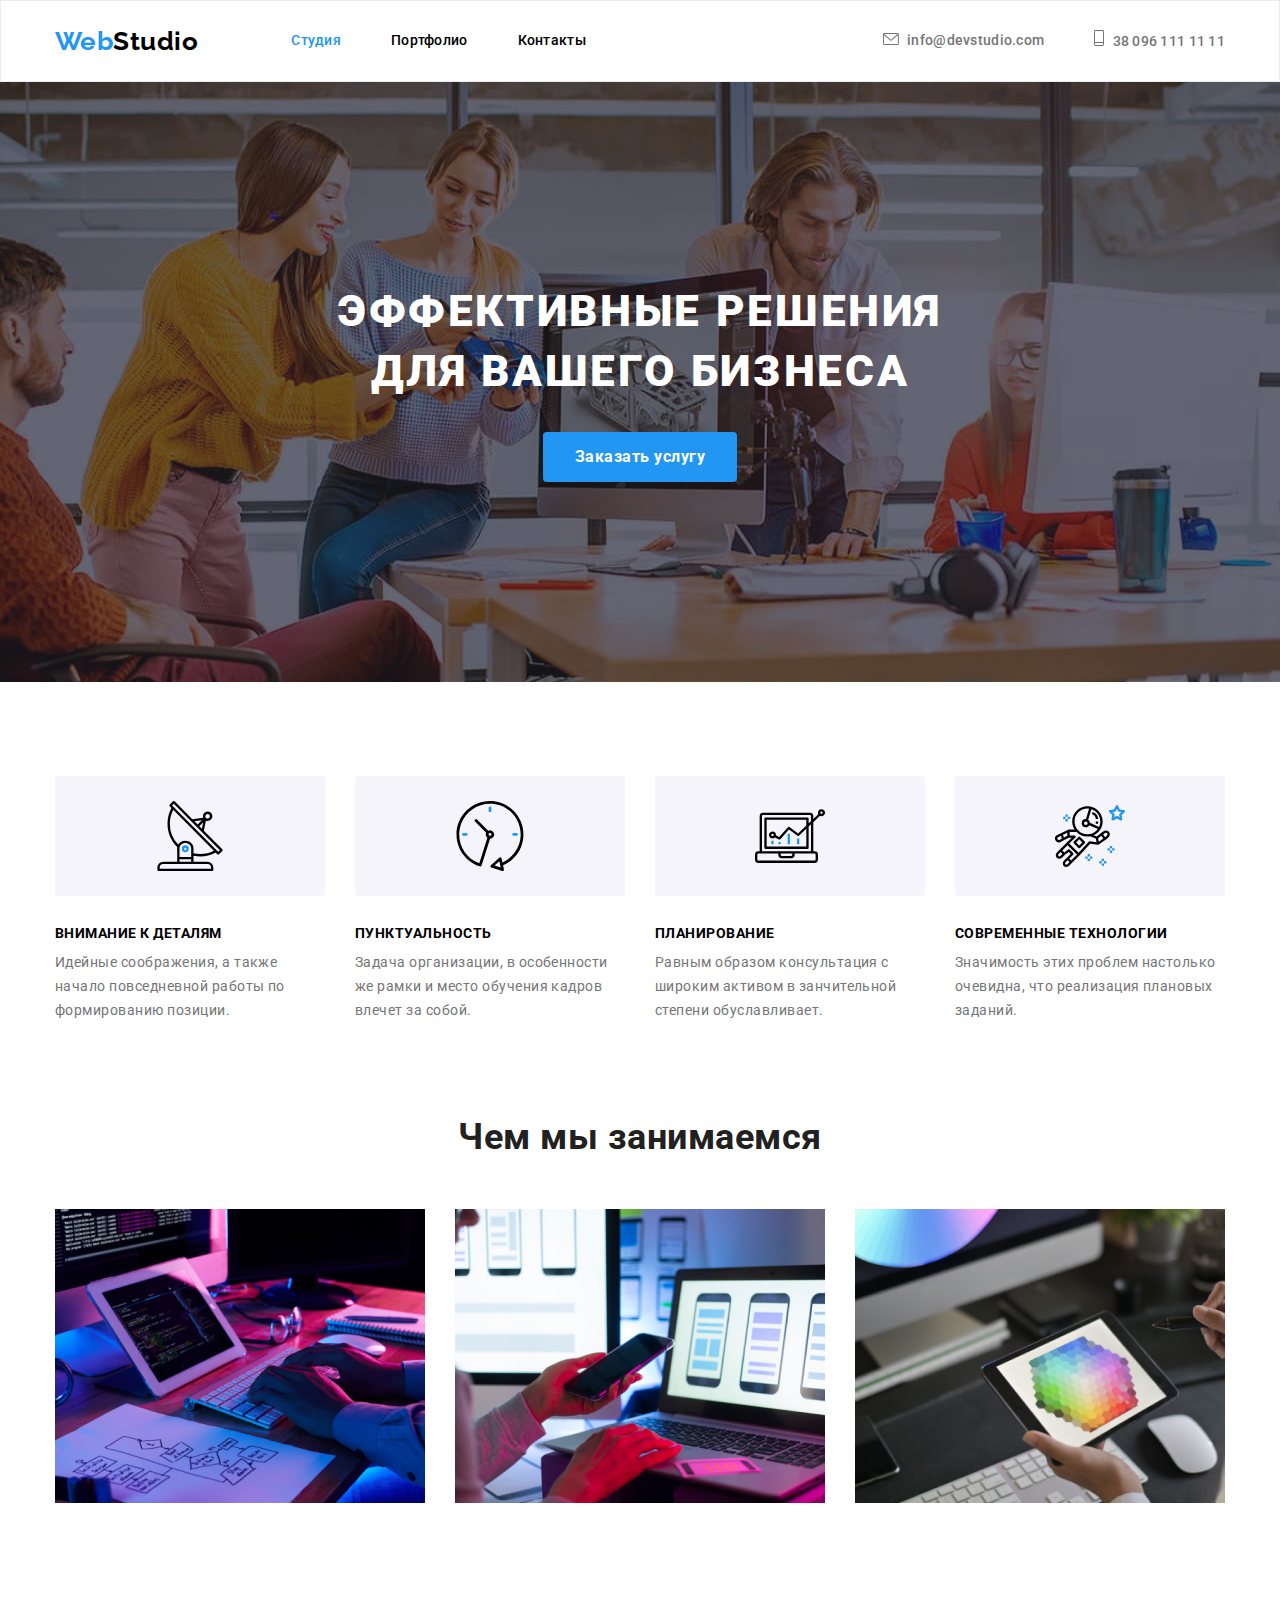
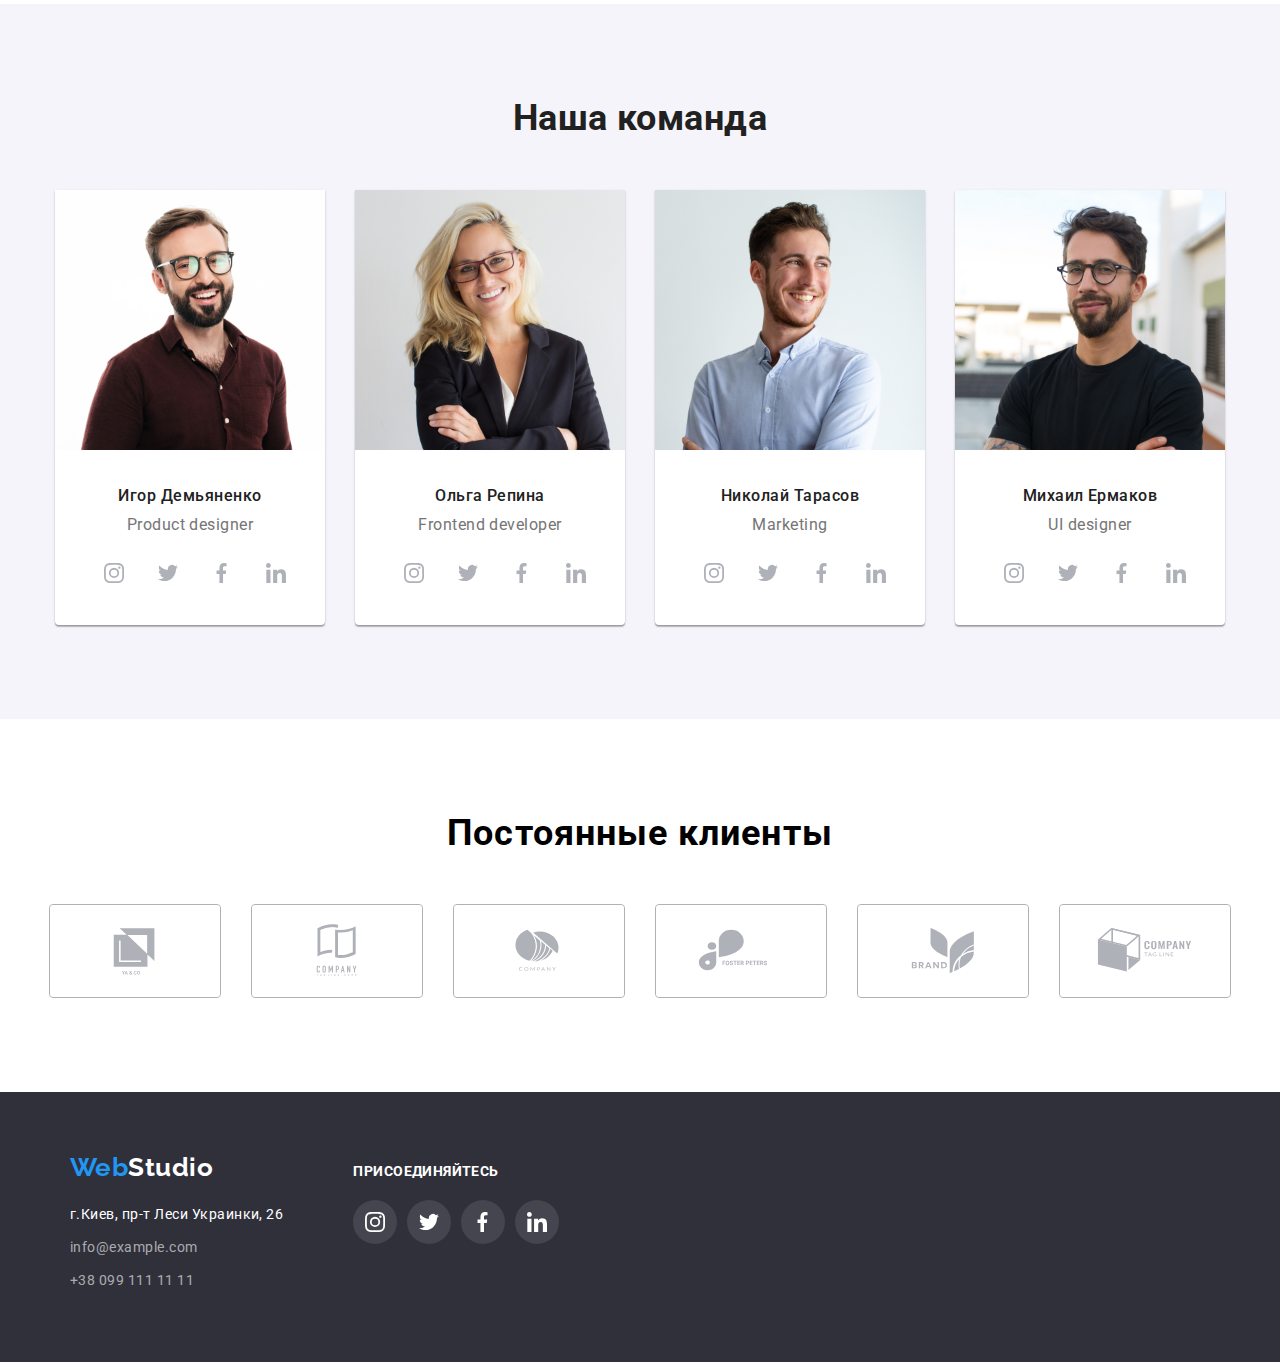
==== commit d7c99c86: "generalfix2" ====
--- a/index.html
+++ b/index.html
@@ -371,60 +371,62 @@
 
     <!--Footer-->
     <footer class="footer">
-        <div class="footer-container">
-            <div class="footer-info">
-                <a href="/" class="footer-logo">
-                    Web<span class="footer-accent">Studio</span>
-                </a>
-                <address class="adress">
-                    <ul class="adress-list">
-                        <li>
-                            <a class="adress-location" href="https://www.figma.com/exit?url=https%3A%2F%2Fbit.ly%2F3pXMvUd"
-                            target="_blank" rel="noopener noreferrer">г.Киев, пр-т Леси Украинки, 26</a>
-                        </li>
-                        <li>
-                            <a class="adress-email" href="info@example.com">info@example.com</a>
-                        </li>
-                        <li>
-                            <a class="adress-phone" href="380991111111">+38 099 111 11 11</a>
-                        </li>
-                    </ul>
-                </address>
-            </div>
-            <div class="footer-box">
-                <h3 class="footer-title">
-                    Присоединяйтесь
-                </h3>
-                    <ul class="footer-list list">
-                        <li class="footer-element">
-                            <a class="footer-link" href="/">
-                                <svg class="footer-icon" width="20" height="20">
-                                    <use href="./images/icons.svg#instagram"></use>
-                                </svg>
-                            </a>
-                        </li>
-                        <li class="footer-element">
-                            <a class="footer-link" href="/">
-                                <svg class="footer-icon" width="20" height="20">
-                                    <use href="./images/icons.svg#twitter"></use>
-                                </svg>
-                            </a>
-                        </li>
-                        <li class="footer-element">
-                            <a class="footer-link" href="/">
-                                <svg class="footer-icon" width="20" height="20">
-                                    <use href="./images/icons.svg#facebook"></use>
-                                </svg>
-                            </a>
-                        </li>
-                        <li class="footer-element">
-                            <a class="footer-link" href="/">
-                                <svg class="footer-icon" width="20" height="20">
-                                    <use href="./images/icons.svg#linkedin"></use>
-                                </svg>
-                            </a>
-                        </li>
-                    </ul>
+        <div class="container">
+            <div class="footer-all">
+                <div class="footer-info">
+                    <a href="/" class="footer-logo">
+                        Web<span class="footer-accent">Studio</span>
+                    </a>
+                    <address class="adress">
+                        <ul class="adress-list">
+                            <li>
+                                <a class="adress-location" href="https://www.figma.com/exit?url=https%3A%2F%2Fbit.ly%2F3pXMvUd"
+                                target="_blank" rel="noopener noreferrer">г.Киев, пр-т Леси Украинки, 26</a>
+                            </li>
+                            <li>
+                                <a class="adress-email" href="info@example.com">info@example.com</a>
+                            </li>
+                            <li>
+                                <a class="adress-phone" href="380991111111">+38 099 111 11 11</a>
+                            </li>
+                        </ul>
+                    </address>
+                </div>
+                <div class="footer-box">
+                    <p class="footer-title">
+                        Присоединяйтесь
+                    </p>
+                        <ul class="footer-list list">
+                            <li class="footer-element">
+                                <a class="footer-link" href="/">
+                                    <svg class="footer-icon" width="20" height="20">
+                                        <use href="./images/icons.svg#instagram"></use>
+                                    </svg>
+                                </a>
+                            </li>
+                            <li class="footer-element">
+                                <a class="footer-link" href="/">
+                                    <svg class="footer-icon" width="20" height="20">
+                                        <use href="./images/icons.svg#twitter"></use>
+                                    </svg>
+                                </a>
+                            </li>
+                            <li class="footer-element">
+                                <a class="footer-link" href="/">
+                                    <svg class="footer-icon" width="20" height="20">
+                                        <use href="./images/icons.svg#facebook"></use>
+                                    </svg>
+                                </a>
+                            </li>
+                            <li class="footer-element">
+                                <a class="footer-link" href="/">
+                                    <svg class="footer-icon" width="20" height="20">
+                                        <use href="./images/icons.svg#linkedin"></use>
+                                    </svg>
+                                </a>
+                            </li>
+                        </ul>
+                </div>
             </div>
         </div>
 
--- a/css/styles.css
+++ b/css/styles.css
@@ -148,6 +148,7 @@
 .email-icon {
     align-items: center;
     fill: currentColor;
+    margin-right: 5px;
 
 }
 .auth-email:hover,
@@ -238,8 +239,7 @@
 
 .container {
     width: 1200px;
-    margin-left: auto;
-    margin-right: auto;
+    margin: 0 auto;
     padding-left: 15px;
     padding-right: 15px;
 
@@ -256,12 +256,14 @@
 
 .hero {
     text-align: center;
+    max-width: 1600px;
     padding-top: 200px;
     padding-bottom: 200px;
 
     background-color: #2F303A;
     background-image: linear-gradient(rgba(47, 48, 58, 0.4),rgba(47, 48, 58, 0.4)), url(../images/background.jpg);
     background-repeat: no-repeat;
+    background-position: center;
     
 }
 
@@ -277,7 +279,6 @@
 
 .hero-button {
     padding: 10px 32px;
-    min-width: 130px;
 
     font-family: 'Roboto';
     font-style: normal;
@@ -285,8 +286,8 @@
     font-size: 16px;
     line-height: 1.87;
     letter-spacing: 0.03em;
-    background-color: var(--hero-button);
-    color: var(--portfolio-text-button);
+    background-color: var(--accent-color);
+    color: var(--hero-button);
     display: inline-block;
     border-radius: 4px;
     border: none;
@@ -299,8 +300,8 @@
 .hero-button:focus {
     font-family: 'Roboto';
     font-style: normal;
-    background-color: var(--accent-color);
-    color: var(--hero-button);
+    background-color: var(--hero-button);
+    color: var(--accent-color);
     font-size: 16px;
     border-radius: 4px;
 
@@ -325,6 +326,9 @@
     list-style: none;
     position: relative;
 }
+.features-element {
+    width: 270px;
+}
 .features-box {
     display: flex;
     align-items: center;
@@ -336,13 +340,6 @@
 
     border-radius: 4px;
     
-}
-.features-icon {
-fill: currentColor; 
-}
-.features-box:hover {
-    background-color: var(--accent-color);
-    color: var(--hero-button);
 }
 
 .features .features-element:last-child {
@@ -435,10 +432,7 @@
 
 
 
-.command-img {
-    display: block;
-    
-}
+
 
 .command-title {
     font-weight: 700;
@@ -455,11 +449,23 @@
     font-size: 16px;
     line-height: 1.18;
     text-decoration: none;
+    margin-bottom: 10px;
 
 }
 .command-p {
-    text-decoration: none;
     margin-bottom: 16px;
+
+    font-weight: 400;
+    font-size: 16px;
+    line-height: 1.18;
+
+    text-align: center;
+    letter-spacing: 0.03em;
+
+    color: var(--portfolio-project-p);
+
+
+    text-decoration: none;
 }
 
 
@@ -467,16 +473,6 @@
  
 }
 
-
-.norm {
-    background-position: center;
-    background-repeat: no-repeat;
-}
-.norm:hover,
-.norm:focus {
-    background-color: var(--accent-color);
-    color: var(--hero-button);
-}
 
 
 .networks-list {
@@ -499,7 +495,8 @@
 .networks-icon {
     fill: currentColor;
 }
-.networks-link:hover {
+.networks-link:hover,
+.networks-link:focus {
     background-color: var(--accent-color);
     color: var(--hero-button);
 }
@@ -548,6 +545,7 @@
 
     border-radius: 4px;
     color: var(--icon-normal);
+    background-color: var(--hero-button);
     
 }
 .clients-icon {
@@ -556,8 +554,9 @@
 
 .clients-link:hover,
 .clients-link:focus {
-    background-color: var(--accent-color);
-    color: var(--hero-button);
+    background-color: var(--hero-button);
+    outline: 1px solid var(--accent-color);
+    color: var(--accent-color);
 }
 
 
@@ -570,12 +569,12 @@
     ;
     color: var(--hero-button);
 }
-.footer-container {
+.footer-all {
     display: flex;
     align-items: baseline;
 }
 .footer-info {
-    display: block;
+    display: block
 }
 
 .footer-logo {
@@ -663,6 +662,9 @@
     text-decoration: none;
     font-style: normal;
 }
+.footer {
+
+}
 
 .footer-box {
     display: block;
@@ -754,7 +756,7 @@
 .port-button {
 
     padding: 6px 22px;
-    min-width: 130px;
+    
 
     font-family: 'Roboto';
     font-style: normal;
@@ -762,7 +764,7 @@
     font-size: 16px;
     line-height: 1.62;
     letter-spacing: 0.03em;
-    background-color: var(--hero-button);
+    background-color: var(--portfolio-button);
     color: var(--portfolio-text-button);
     border-radius: 4px;
     border: none;
@@ -770,6 +772,7 @@
 }
 
 .port-button:hover,
+.port-button:active,
 .port-button:focus {
     
     background-color: var(--accent-color);
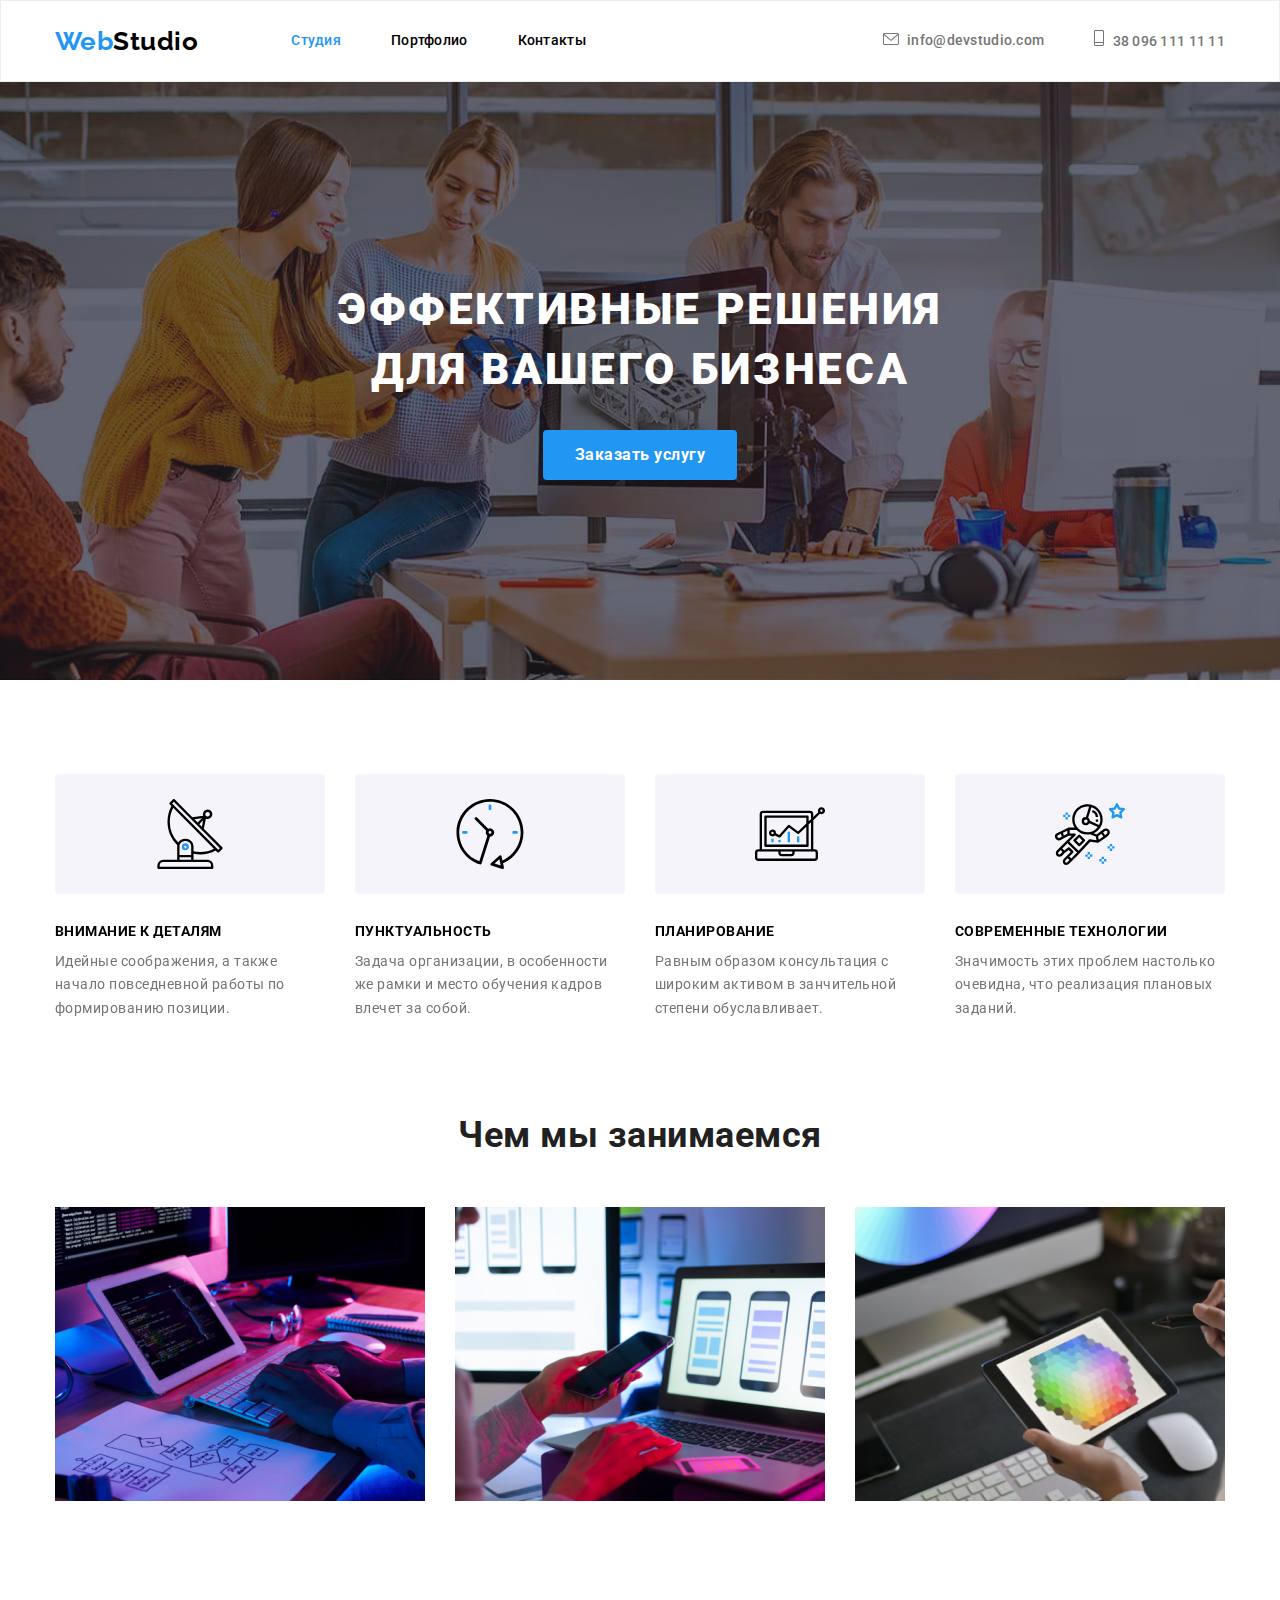
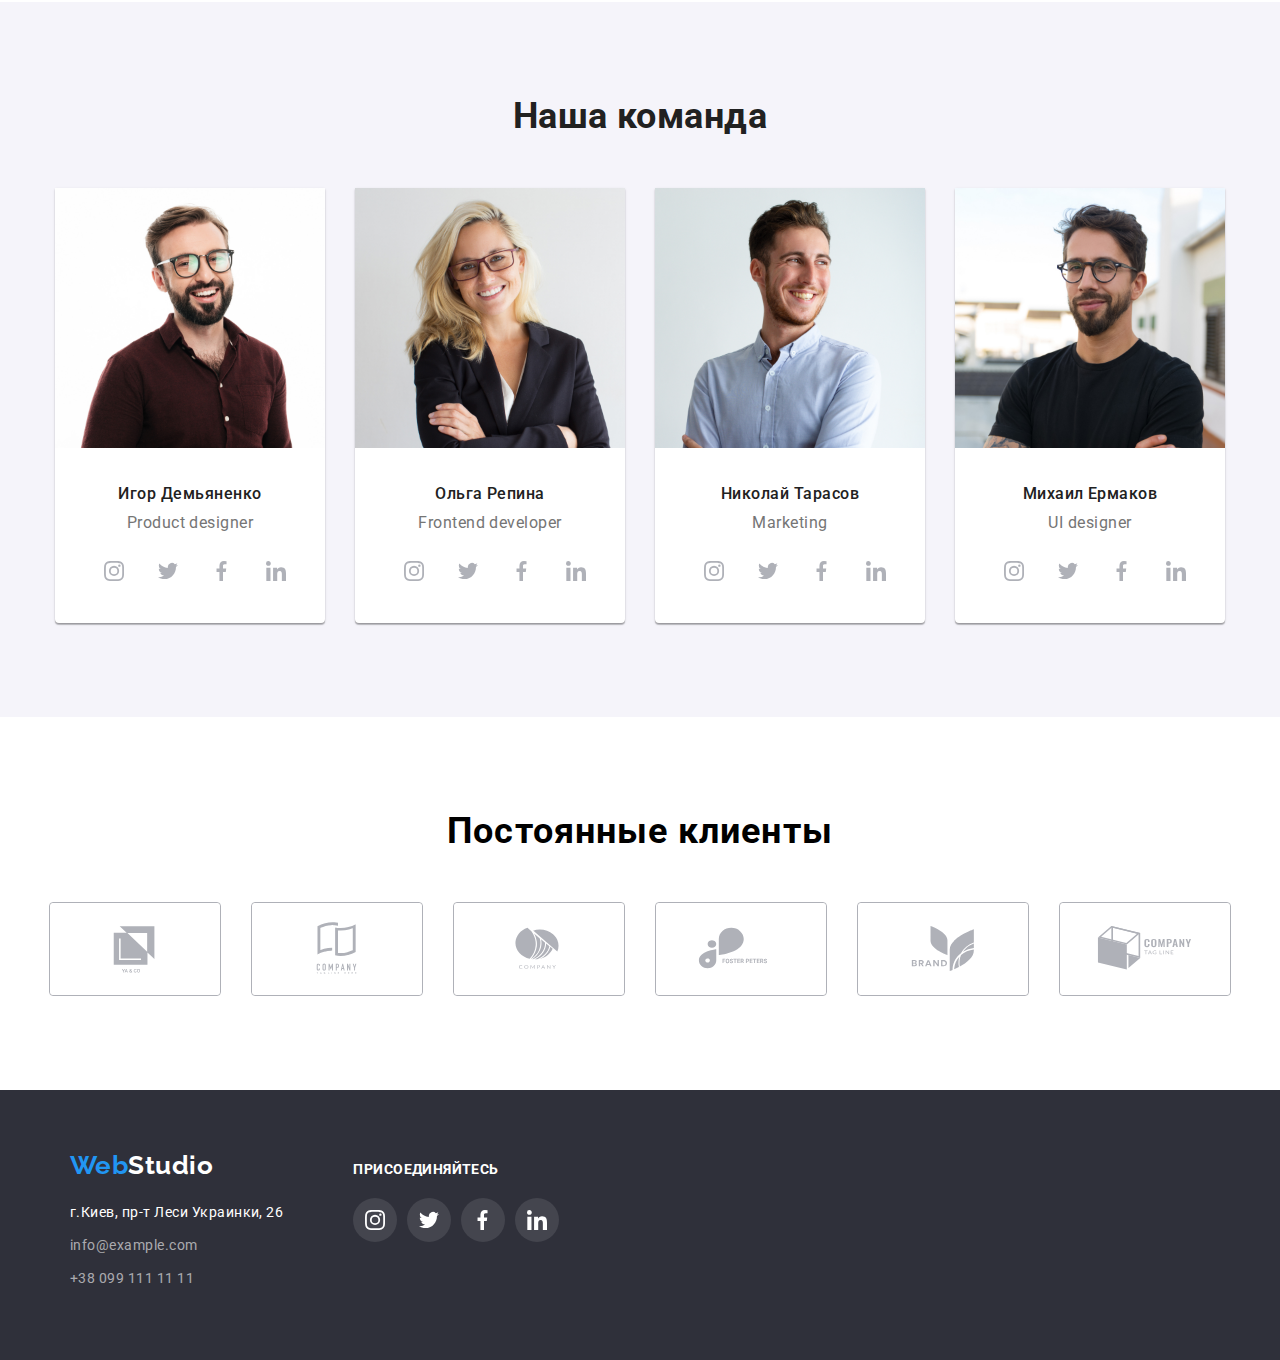
==== commit 5148f288: "fixing" ====
--- a/index.html
+++ b/index.html
@@ -127,20 +127,37 @@
                 <h2 class="section-title">Чем мы занимаемся</h2>
                     <ul class="section-list">
                         <li class="section-element">
-                            <a class="section-img" href="">
-                                <img class="section-img" src="images/1left.jpg" alt="ноутбук" width="370">
-
-                            </a>
+                            <div class="section-thumb">
+                                <a class="section-img" href="">
+                                    <img class="section-img" src="images/1left.jpg" alt="ноутбук" width="370">
+                                    <div class="section-color">
+                                        <div class="section-actions">
+                                            <p class="actions-title">Десктопные приложения</p>
+                                        </div>
+                                    </div>
+                                </a>
+                            </div>
                         </li>
                         <li class="section-element">
-                            <a class="section-img" href="">
-                                <img class="section-img" src="images/phone.jpg" alt="телефон" width="370">
-                            </a>
+                            <div class="section-thumb">
+                                <a class="section-img" href="">
+                                    <img class="section-img" src="images/phone.jpg" alt="телефон" width="370">
+                                        <div class="section-actions">
+                                            
+                                            <p class="actions-title">Мобильные приложения</p>
+                                        </div>
+                                </a>
+                            </div>
                         </li>
                         <li class="section-element">
-                            <a class="section-img" href="">
-                                <img class="section-img" src="images/notepad.jpg" alt="планшет" width="370">
-                            </a>
+                            <div class="section-thumb">
+                                <a class="section-img" href="">
+                                    <img class="section-img" src="images/notepad.jpg" alt="планшет" width="370">
+                                        <div class="section-actions">
+                                            <p class="actions-title">Дизайнерские решения</p>
+                                        </div>
+                                </a>
+                            </div>       
                         </li>
                     </ul>
             </div>
--- a/css/styles.css
+++ b/css/styles.css
@@ -27,6 +27,8 @@
 .all-body {
     
     margin: 0 auto;
+    margin-top: 80px;
+
     font-family: 'Roboto';
     font-style: normal;
     font-weight: 500;
@@ -72,7 +74,11 @@
 }
 
 .page-header {
-    
+    position: fixed;
+    top: 0;
+    width: 100%;
+    min-height: 80px;
+    background-color: var(--hero-button);
     border: 1px solid #ECECEC;
 }
 .site-nav {
@@ -256,7 +262,8 @@
 
 .hero {
     text-align: center;
-    max-width: 1600px;
+    margin-left: auto;
+    margin-right: auto;
     padding-top: 200px;
     padding-bottom: 200px;
 
@@ -389,10 +396,63 @@
     gap: 30px;
     list-style: none
 }
+.section-element:hover .section-actions {
+    opacity: 1;
+    transition: 700ms opacity linear;
+}
 .section-list .section-element:last-child {
     margin-right: 0;
 }
-
+.section-thumb {
+    position: relative;
+}
+.section-thumb:before {
+    content: '';
+    position: absolute;
+
+    top: 75%;
+    left: 50%;
+    transform: translate(-50%);
+    width: 100%;
+    height: 70px;
+
+    background-color: rgba(47, 48, 58, 0.8);
+    opacity: 0;
+    transition: 700ms opacity linear;
+
+}
+.section-thumb:hover::before {
+    opacity: 1;
+    transition: 700ms opacity linear;
+}
+.section-img {
+    padding: 0;
+}
+.section-color {
+}
+.section-actions {   
+    position: absolute;
+    top: 82%;
+    left: 50%;
+    transform: translate(-50%);
+
+    display: flex;
+    
+
+    opacity: 0;
+}
+.actions-title {
+
+    
+    font-weight: 700;
+    font-size: 14px;
+    line-height: 16px;
+    text-align: center;
+    letter-spacing: 0.03em;
+    text-transform: uppercase;
+
+    color:var(--hero-button);
+}
 
 .command {
     background-color: var(--portfolio-button);
